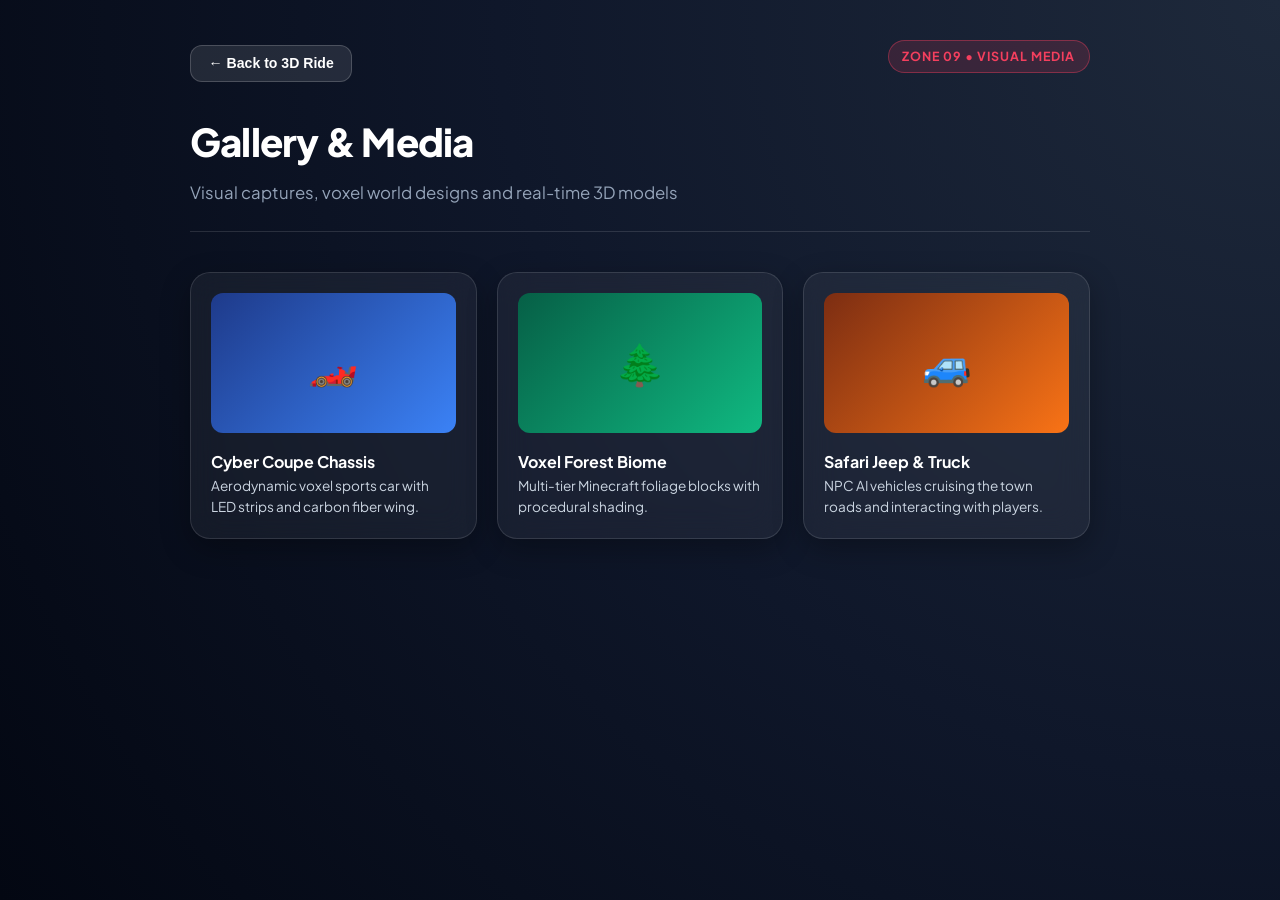
==== pages/gallery.html @ b32f090b "Initial commit - car-ride project" ====
<!DOCTYPE html>
<html lang="en">
<head>
  <meta charset="UTF-8">
  <meta name="viewport" content="width=device-width, initial-scale=1.0">
  <title>Zone 9: Gallery / Media</title>
  <link rel="stylesheet" href="pages.css">
  <link href="https://fonts.googleapis.com/css2?family=Plus+Jakarta+Sans:wght@400;500;600;700;800&display=swap" rel="stylesheet">
</head>
<body>
  <div class="page-container">
    <div class="back-bar">
      <button class="back-btn" onclick="window.parent.closePageModal ? window.parent.closePageModal() : window.history.back()">
        ← Back to 3D Ride
      </button>
      <span class="badge" style="color: #f43f5e; border-color: rgba(244, 63, 94, 0.4); background: rgba(244, 63, 94, 0.15);">Zone 09 • Visual Media</span>
    </div>

    <header class="page-header">
      <h1 class="page-title">Gallery & Media</h1>
      <p class="page-subtitle">Visual captures, voxel world designs and real-time 3D models</p>
    </header>

    <div class="grid-3">
      <div class="card" style="padding: 1.25rem;">
        <div style="height: 140px; background: linear-gradient(135deg, #1e3a8a, #3b82f6); border-radius: 0.75rem; display: flex; align-items: center; justify-content: center; font-size: 2.5rem; margin-bottom: 1rem;">
          🏎️
        </div>
        <h4 style="color:#fff;">Cyber Coupe Chassis</h4>
        <p style="font-size: 0.85rem;">Aerodynamic voxel sports car with LED strips and carbon fiber wing.</p>
      </div>

      <div class="card" style="padding: 1.25rem;">
        <div style="height: 140px; background: linear-gradient(135deg, #065f46, #10b981); border-radius: 0.75rem; display: flex; align-items: center; justify-content: center; font-size: 2.5rem; margin-bottom: 1rem;">
          🌲
        </div>
        <h4 style="color:#fff;">Voxel Forest Biome</h4>
        <p style="font-size: 0.85rem;">Multi-tier Minecraft foliage blocks with procedural shading.</p>
      </div>

      <div class="card" style="padding: 1.25rem;">
        <div style="height: 140px; background: linear-gradient(135deg, #7c2d12, #f97316); border-radius: 0.75rem; display: flex; align-items: center; justify-content: center; font-size: 2.5rem; margin-bottom: 1rem;">
          🚙
        </div>
        <h4 style="color:#fff;">Safari Jeep & Truck</h4>
        <p style="font-size: 0.85rem;">NPC AI vehicles cruising the town roads and interacting with players.</p>
      </div>
    </div>
  </div>
</body>
</html>
---- pages/pages.css ----
:root {
  --bg-gradient: radial-gradient(circle at top right, #1e293b, #0f172a, #030712);
  --card-bg: rgba(255, 255, 255, 0.05);
  --card-border: rgba(255, 255, 255, 0.12);
  --accent-blue: #38bdf8;
  --accent-purple: #a855f7;
  --accent-green: #22c55e;
  --accent-amber: #eab308;
  --accent-rose: #f43f5e;
  --text-main: #f8fafc;
  --text-muted: #94a3b8;
  --font-family: 'Plus Jakarta Sans', system-ui, -apple-system, sans-serif;
}

* {
  box-sizing: border-box;
  margin: 0;
  padding: 0;
}

body {
  font-family: var(--font-family);
  background: var(--bg-gradient);
  color: var(--text-main);
  min-height: 100vh;
  padding: 2.5rem 2rem;
  line-height: 1.6;
}

.page-container {
  max-width: 900px;
  margin: 0 auto;
  animation: fadeIn 0.4s ease-out;
}

@keyframes fadeIn {
  from { opacity: 0; transform: translateY(16px); }
  to { opacity: 1; transform: translateY(0); }
}

.page-header {
  margin-bottom: 2.5rem;
  padding-bottom: 1.5rem;
  border-bottom: 1px solid var(--card-border);
  position: relative;
}

.badge {
  display: inline-flex;
  align-items: center;
  gap: 0.5rem;
  padding: 0.35rem 0.85rem;
  border-radius: 9999px;
  font-size: 0.78rem;
  font-weight: 700;
  letter-spacing: 0.08em;
  text-transform: uppercase;
  margin-bottom: 0.85rem;
  background: rgba(56, 189, 248, 0.15);
  color: var(--accent-blue);
  border: 1px solid rgba(56, 189, 248, 0.3);
}

.page-title {
  font-size: 2.4rem;
  font-weight: 800;
  letter-spacing: -0.02em;
  background: linear-gradient(135deg, #ffffff 40%, #94a3b8 100%);
  -webkit-background-clip: text;
  -webkit-text-fill-color: transparent;
  margin-bottom: 0.5rem;
}

.page-subtitle {
  color: var(--text-muted);
  font-size: 1.05rem;
}

.card {
  background: var(--card-bg);
  border: 1px solid var(--card-border);
  backdrop-filter: blur(16px);
  -webkit-backdrop-filter: blur(16px);
  border-radius: 1.25rem;
  padding: 1.75rem;
  margin-bottom: 1.5rem;
  box-shadow: 0 10px 30px rgba(0, 0, 0, 0.3);
  transition: transform 0.2s ease, border-color 0.2s ease;
}

.card:hover {
  border-color: rgba(255, 255, 255, 0.22);
}

.grid-2 {
  display: grid;
  grid-template-columns: repeat(auto-fit, minmax(280px, 1fr));
  gap: 1.25rem;
}

.grid-3 {
  display: grid;
  grid-template-columns: repeat(auto-fit, minmax(240px, 1fr));
  gap: 1.25rem;
}

h3 {
  font-size: 1.25rem;
  margin-bottom: 0.6rem;
  color: #fff;
  font-weight: 700;
}

p {
  color: #cbd5e1;
  font-size: 0.96rem;
}

.back-bar {
  display: flex;
  justify-content: space-between;
  align-items: center;
  margin-bottom: 1.5rem;
}

.back-btn {
  display: inline-flex;
  align-items: center;
  gap: 0.5rem;
  background: rgba(255, 255, 255, 0.1);
  color: #fff;
  border: 1px solid rgba(255, 255, 255, 0.18);
  padding: 0.6rem 1.1rem;
  border-radius: 0.75rem;
  font-size: 0.88rem;
  font-weight: 600;
  cursor: pointer;
  text-decoration: none;
  transition: all 0.2s;
}

.back-btn:hover {
  background: rgba(255, 255, 255, 0.2);
  transform: translateX(-3px);
}

.btn-primary {
  display: inline-flex;
  align-items: center;
  gap: 0.5rem;
  background: linear-gradient(135deg, #0284c7, #2563eb);
  color: #fff;
  border: none;
  padding: 0.7rem 1.4rem;
  border-radius: 0.75rem;
  font-size: 0.92rem;
  font-weight: 700;
  cursor: pointer;
  text-decoration: none;
  transition: transform 0.2s, box-shadow 0.2s;
}

.btn-primary:hover {
  transform: translateY(-2px);
  box-shadow: 0 8px 20px rgba(37, 99, 235, 0.4);
}

.skill-tag {
  display: inline-block;
  padding: 0.3rem 0.75rem;
  background: rgba(255, 255, 255, 0.08);
  border: 1px solid rgba(255, 255, 255, 0.14);
  border-radius: 0.5rem;
  font-size: 0.82rem;
  margin: 0.25rem 0.25rem 0.25rem 0;
  color: #e2e8f0;
}

.timeline-item {
  border-left: 2px solid var(--accent-blue);
  padding-left: 1.5rem;
  margin-bottom: 1.5rem;
  position: relative;
}

.timeline-item::before {
  content: '';
  position: absolute;
  left: -6px;
  top: 4px;
  width: 10px;
  height: 10px;
  border-radius: 50%;
  background: var(--accent-blue);
  box-shadow: 0 0 10px var(--accent-blue);
}

.timeline-date {
  font-size: 0.82rem;
  color: var(--accent-blue);
  font-weight: 700;
  text-transform: uppercase;
}
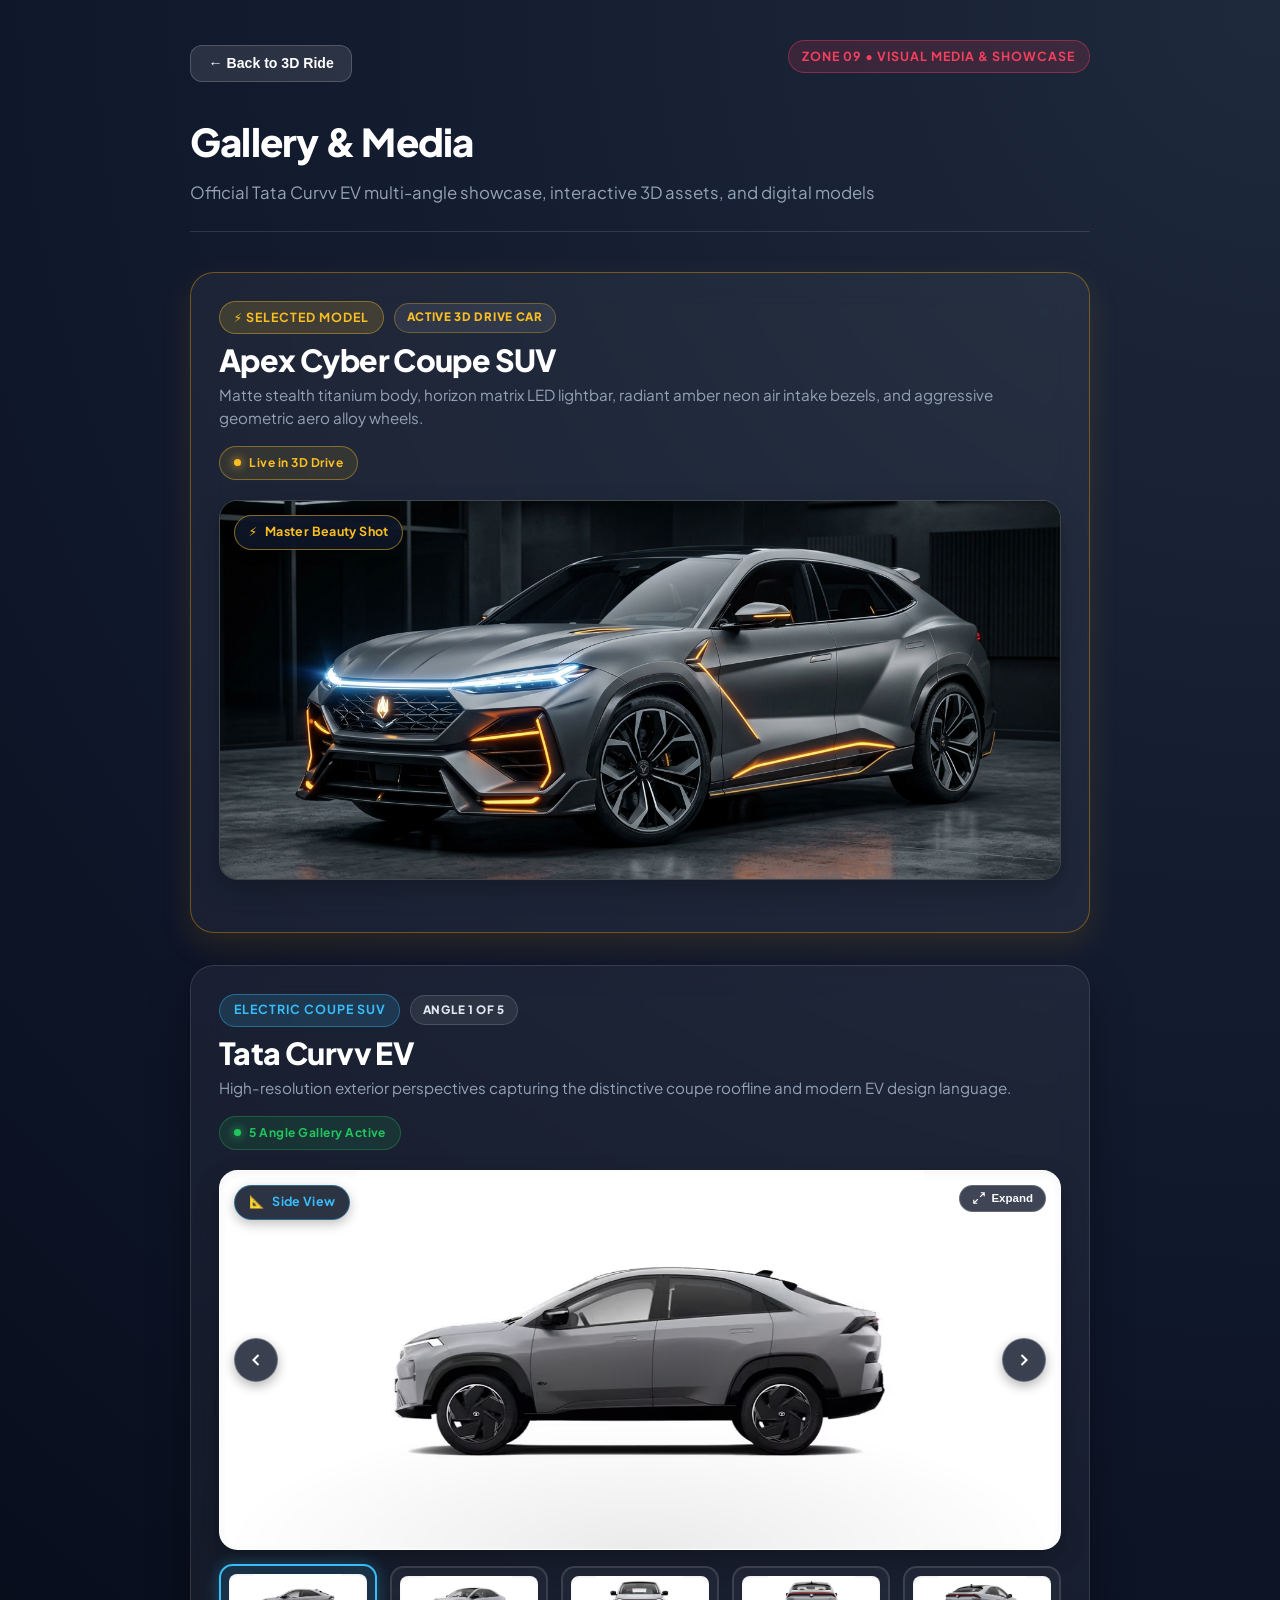
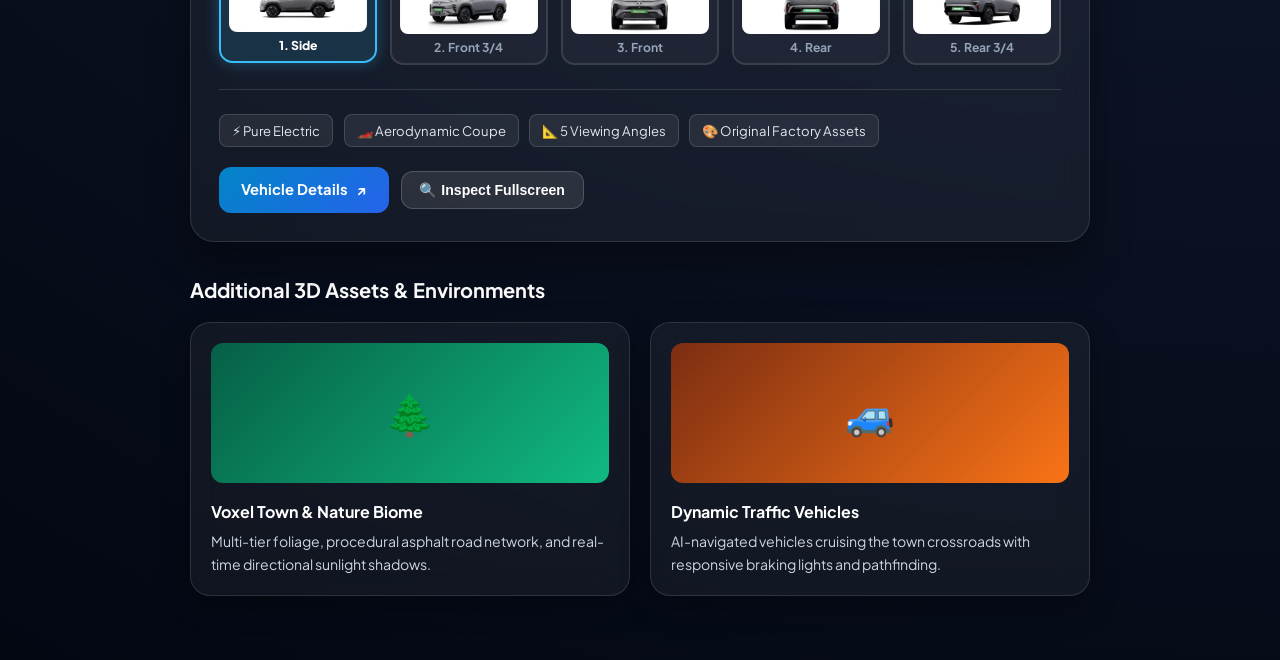
==== commit 39cfb9e3: "car update" ====
--- a/pages/gallery.html
+++ b/pages/gallery.html
@@ -3,8 +3,10 @@
 <head>
   <meta charset="UTF-8">
   <meta name="viewport" content="width=device-width, initial-scale=1.0">
-  <title>Zone 9: Gallery / Media</title>
+  <title>Zone 9: Gallery & Media - Tata Curvv EV Showcase</title>
   <link rel="stylesheet" href="pages.css">
+  <link rel="preconnect" href="https://fonts.googleapis.com">
+  <link rel="preconnect" href="https://fonts.gstatic.com" crossorigin>
   <link href="https://fonts.googleapis.com/css2?family=Plus+Jakarta+Sans:wght@400;500;600;700;800&display=swap" rel="stylesheet">
 </head>
 <body>
@@ -13,39 +15,227 @@
       <button class="back-btn" onclick="window.parent.closePageModal ? window.parent.closePageModal() : window.history.back()">
         ← Back to 3D Ride
       </button>
-      <span class="badge" style="color: #f43f5e; border-color: rgba(244, 63, 94, 0.4); background: rgba(244, 63, 94, 0.15);">Zone 09 • Visual Media</span>
+      <span class="badge" style="color: #f43f5e; border-color: rgba(244, 63, 94, 0.4); background: rgba(244, 63, 94, 0.15);">
+        Zone 09 • Visual Media & Showcase
+      </span>
     </div>
 
     <header class="page-header">
       <h1 class="page-title">Gallery & Media</h1>
-      <p class="page-subtitle">Visual captures, voxel world designs and real-time 3D models</p>
+      <p class="page-subtitle">Official Tata Curvv EV multi-angle showcase, interactive 3D assets, and digital models</p>
     </header>
 
-    <div class="grid-3">
-      <div class="card" style="padding: 1.25rem;">
-        <div style="height: 140px; background: linear-gradient(135deg, #1e3a8a, #3b82f6); border-radius: 0.75rem; display: flex; align-items: center; justify-content: center; font-size: 2.5rem; margin-bottom: 1rem;">
-          🏎️
-        </div>
-        <h4 style="color:#fff;">Cyber Coupe Chassis</h4>
-        <p style="font-size: 0.85rem;">Aerodynamic voxel sports car with LED strips and carbon fiber wing.</p>
-      </div>
-
+    <!-- Premier Hero Vehicle: Apex Cyber Coupe SUV -->
+    <section class="car-card" id="apex-showcase" style="border-color: rgba(245, 158, 11, 0.4); box-shadow: 0 12px 32px rgba(245, 158, 11, 0.12); margin-bottom: 32px;">
+      <div class="car-card-header">
+        <div>
+          <div class="car-badge-row">
+            <span class="badge" style="color: #fbbf24; border-color: rgba(251, 191, 36, 0.4); background: rgba(251, 191, 36, 0.15); margin-bottom: 0;">
+              ⚡ Selected Model
+            </span>
+            <span class="view-indicator-pill" style="border-color: rgba(251, 191, 36, 0.3); color: #fbbf24;">Active 3D Drive Car</span>
+          </div>
+          <h2 class="car-title" style="color: #ffffff;">Apex Cyber Coupe SUV</h2>
+          <p class="car-subtitle">Matte stealth titanium body, horizon matrix LED lightbar, radiant amber neon air intake bezels, and aggressive geometric aero alloy wheels.</p>
+        </div>
+        <div class="car-status-pill" style="border-color: rgba(251, 191, 36, 0.4); background: rgba(251, 191, 36, 0.1);">
+          <span class="pulse-dot" style="background: #fbbf24; box-shadow: 0 0 10px #fbbf24;"></span>
+          <span style="color: #fbbf24;">Live in 3D Drive</span>
+        </div>
+      </div>
+
+      <div class="car-stage-wrapper">
+        <div class="car-stage" style="background: linear-gradient(135deg, #0f141c 0%, #171d26 100%);">
+          <img 
+            src="../public/assets/images/apex-cyber-suv.jpg" 
+            alt="Apex Cyber Coupe SUV" 
+            class="car-main-img" 
+            style="border-radius: 12px; object-fit: cover; max-height: 520px; width: 100%;"
+          >
+          <div class="angle-floating-tag" style="background: rgba(15, 23, 42, 0.85); border-color: rgba(251, 191, 36, 0.5); color: #fbbf24;">
+            <span>⚡</span>
+            <span>Master Beauty Shot</span>
+          </div>
+        </div>
+      </div>
+    </section>
+
+    <!-- Professional Car Listing Section: Tata Curvv EV Multi-Angle Gallery -->
+    <section class="car-card" id="curvv-showcase" aria-labelledby="car-title-heading">
+      <div class="car-card-header">
+        <div>
+          <div class="car-badge-row">
+            <span class="badge" style="color: #38bdf8; border-color: rgba(56, 189, 248, 0.4); background: rgba(56, 189, 248, 0.15); margin-bottom: 0;">
+              Electric Coupe SUV
+            </span>
+            <span class="view-indicator-pill" id="view-indicator">Angle 1 of 5</span>
+          </div>
+          <h2 class="car-title" id="car-title-heading">Tata Curvv EV</h2>
+          <p class="car-subtitle">High-resolution exterior perspectives capturing the distinctive coupe roofline and modern EV design language.</p>
+        </div>
+        <div class="car-status-pill">
+          <span class="pulse-dot"></span>
+          <span>5 Angle Gallery Active</span>
+        </div>
+      </div>
+
+      <!-- Main Interactive Image Area (Contain, Consistent Proportions, Zero Layout Shift) -->
+      <div class="car-stage-wrapper">
+        <div class="car-stage" title="Click to view fullscreen">
+          <img 
+            id="main-car-img" 
+            src="../public/assets/images/tata-curvv-ev-side.png" 
+            alt="Tata Curvv EV - Side view" 
+            class="car-main-img" 
+            width="930" 
+            height="620"
+          >
+
+          <!-- Floating Angle Label Pill -->
+          <div class="angle-floating-tag">
+            <span>📐</span>
+            <span id="angle-tag-text">Side View</span>
+          </div>
+
+          <!-- Zoom Hint -->
+          <button class="stage-zoom-hint" id="stage-zoom-hint" aria-label="Open fullscreen image view">
+            <svg width="14" height="14" viewBox="0 0 24 24" fill="none" stroke="currentColor" stroke-width="2">
+              <path d="M15 3h6v6M9 21H3v-6M21 3l-7 7M3 21l7-7"/>
+            </svg>
+            <span>Expand</span>
+          </button>
+
+          <!-- Navigation Arrow Buttons -->
+          <button class="gallery-nav-btn prev" id="car-prev-btn" aria-label="Previous angle (or Left Arrow)" title="Previous View">
+            <svg width="20" height="20" viewBox="0 0 24 24" fill="none" stroke="currentColor" stroke-width="2.5">
+              <polyline points="15 18 9 12 15 6"></polyline>
+            </svg>
+          </button>
+          <button class="gallery-nav-btn next" id="car-next-btn" aria-label="Next angle (or Right Arrow)" title="Next View">
+            <svg width="20" height="20" viewBox="0 0 24 24" fill="none" stroke="currentColor" stroke-width="2.5">
+              <polyline points="9 18 15 12 9 6"></polyline>
+            </svg>
+          </button>
+        </div>
+
+        <!-- 5-Angle Thumbnail Gallery Navigation Strip -->
+        <div class="thumbnail-strip" role="tablist" aria-label="Tata Curvv EV 5 Image Views">
+          <button class="thumb-btn active" data-index="0" role="tab" aria-selected="true" aria-label="View 1: Side view">
+            <div class="thumb-img-wrap">
+              <img src="../public/assets/images/tata-curvv-ev-side.png" alt="Thumbnail Side View" width="930" height="620">
+            </div>
+            <span class="thumb-label">1. Side</span>
+          </button>
+
+          <button class="thumb-btn" data-index="1" role="tab" aria-selected="false" aria-label="View 2: Front three-quarter view">
+            <div class="thumb-img-wrap">
+              <img src="../public/assets/images/tata-curvv-ev-front-three-quarter.png" alt="Thumbnail Front 3/4 View" width="930" height="620">
+            </div>
+            <span class="thumb-label">2. Front 3/4</span>
+          </button>
+
+          <button class="thumb-btn" data-index="2" role="tab" aria-selected="false" aria-label="View 3: Front view">
+            <div class="thumb-img-wrap">
+              <img src="../public/assets/images/tata-curvv-ev-front.png" alt="Thumbnail Front View" width="930" height="620">
+            </div>
+            <span class="thumb-label">3. Front</span>
+          </button>
+
+          <button class="thumb-btn" data-index="3" role="tab" aria-selected="false" aria-label="View 4: Rear view">
+            <div class="thumb-img-wrap">
+              <img src="../public/assets/images/tata-curvv-ev-rear.png" alt="Thumbnail Rear View" width="930" height="620">
+            </div>
+            <span class="thumb-label">4. Rear</span>
+          </button>
+
+          <button class="thumb-btn" data-index="4" role="tab" aria-selected="false" aria-label="View 5: Rear three-quarter view">
+            <div class="thumb-img-wrap">
+              <img src="../public/assets/images/tata-curvv-ev-rear-three-quarter.png" alt="Thumbnail Rear 3/4 View" width="930" height="620">
+            </div>
+            <span class="thumb-label">5. Rear 3/4</span>
+          </button>
+        </div>
+      </div>
+
+      <!-- Consistent Specifications & Action Buttons -->
+      <div class="car-footer">
+        <div class="car-tags-row">
+          <span class="skill-tag">⚡ Pure Electric</span>
+          <span class="skill-tag">🏎️ Aerodynamic Coupe</span>
+          <span class="skill-tag">📐 5 Viewing Angles</span>
+          <span class="skill-tag">🎨 Original Factory Assets</span>
+        </div>
+        <div class="car-actions-group">
+          <a href="car-details.html" class="btn-primary" id="view-details-btn">
+            <span>Vehicle Details</span> ↗
+          </a>
+          <button class="back-btn" id="open-lightbox-btn" type="button">
+            <span>🔍 Inspect Fullscreen</span>
+          </button>
+        </div>
+      </div>
+    </section>
+
+    <!-- Additional Project Media Showcase -->
+    <h3 style="margin-bottom: 1rem; color: #ffffff;">Additional 3D Assets & Environments</h3>
+    <div class="grid-2">
       <div class="card" style="padding: 1.25rem;">
         <div style="height: 140px; background: linear-gradient(135deg, #065f46, #10b981); border-radius: 0.75rem; display: flex; align-items: center; justify-content: center; font-size: 2.5rem; margin-bottom: 1rem;">
           🌲
         </div>
-        <h4 style="color:#fff;">Voxel Forest Biome</h4>
-        <p style="font-size: 0.85rem;">Multi-tier Minecraft foliage blocks with procedural shading.</p>
+        <h4 style="color:#fff; margin-bottom: 0.35rem;">Voxel Town & Nature Biome</h4>
+        <p style="font-size: 0.88rem; color: #cbd5e1;">Multi-tier foliage, procedural asphalt road network, and real-time directional sunlight shadows.</p>
       </div>
 
       <div class="card" style="padding: 1.25rem;">
         <div style="height: 140px; background: linear-gradient(135deg, #7c2d12, #f97316); border-radius: 0.75rem; display: flex; align-items: center; justify-content: center; font-size: 2.5rem; margin-bottom: 1rem;">
           🚙
         </div>
-        <h4 style="color:#fff;">Safari Jeep & Truck</h4>
-        <p style="font-size: 0.85rem;">NPC AI vehicles cruising the town roads and interacting with players.</p>
+        <h4 style="color:#fff; margin-bottom: 0.35rem;">Dynamic Traffic Vehicles</h4>
+        <p style="font-size: 0.88rem; color: #cbd5e1;">AI-navigated vehicles cruising the town crossroads with responsive braking lights and pathfinding.</p>
       </div>
     </div>
   </div>
+
+  <!-- Fullscreen Modal / Lightbox -->
+  <div id="car-lightbox-modal" class="car-lightbox" role="dialog" aria-modal="true" aria-label="Vehicle Fullscreen Viewer">
+    <div class="lightbox-topbar">
+      <div class="lightbox-title-box">
+        <span class="badge" style="color: #38bdf8; border-color: rgba(56, 189, 248, 0.4); background: rgba(56, 189, 248, 0.15); margin-bottom: 0;">
+          Tata Curvv EV
+        </span>
+        <h3 id="lightbox-angle-title" style="margin: 0; font-size: 1.15rem; color: #fff;">Side View (1/5)</h3>
+      </div>
+      <button id="close-lightbox-btn" class="lightbox-close-btn" aria-label="Close fullscreen modal">&times;</button>
+    </div>
+
+    <div class="lightbox-body">
+      <button class="gallery-nav-btn prev" id="lightbox-prev-btn" aria-label="Previous angle" style="left: 20px;">
+        <svg width="24" height="24" viewBox="0 0 24 24" fill="none" stroke="currentColor" stroke-width="2.5">
+          <polyline points="15 18 9 12 15 6"></polyline>
+        </svg>
+      </button>
+
+      <div class="lightbox-stage">
+        <img id="lightbox-car-img" src="../public/assets/images/tata-curvv-ev-side.png" alt="Tata Curvv EV High Resolution View" class="lightbox-img">
+      </div>
+
+      <button class="gallery-nav-btn next" id="lightbox-next-btn" aria-label="Next angle" style="right: 20px;">
+        <svg width="24" height="24" viewBox="0 0 24 24" fill="none" stroke="currentColor" stroke-width="2.5">
+          <polyline points="9 18 15 12 9 6"></polyline>
+        </svg>
+      </button>
+    </div>
+
+    <div class="lightbox-caption-bar">
+      <p id="lightbox-caption">Side view: Streamlined coupe-SUV silhouette with flush door handles and aerodynamic alloy design.</p>
+      <span style="font-size: 0.78rem; color: #94a3b8; display: block; margin-top: 4px;">Use ← and → arrow keys to navigate, Esc to close</span>
+    </div>
+  </div>
+
+  <script type="module">
+    import { initCarGallery } from './car-gallery.js';
+    initCarGallery({ container: document.getElementById('curvv-showcase') });
+  </script>
 </body>
-</html>
+</html>
--- a/pages/pages.css
+++ b/pages/pages.css
@@ -34,8 +34,15 @@
 }
 
 @keyframes fadeIn {
-  from { opacity: 0; transform: translateY(16px); }
-  to { opacity: 1; transform: translateY(0); }
+  from {
+    opacity: 0;
+    transform: translateY(16px);
+  }
+
+  to {
+    opacity: 1;
+    transform: translateY(0);
+  }
 }
 
 .page-header {
@@ -201,3 +208,625 @@
   font-weight: 700;
   text-transform: uppercase;
 }
+
+/* ==========================================================================
+   CAR SHOWCASE & MULTI-ANGLE GALLERY COMPONENT
+   Strictly adheres to existing design tokens: cards, typography, glassmorphism
+   ========================================================================== */
+
+.car-card {
+  background: var(--card-bg);
+  border: 1px solid var(--card-border);
+  backdrop-filter: blur(16px);
+  -webkit-backdrop-filter: blur(16px);
+  border-radius: 1.5rem;
+  padding: 1.75rem;
+  margin-bottom: 2rem;
+  box-shadow: 0 20px 40px rgba(0, 0, 0, 0.35);
+  transition: border-color 0.25s ease, box-shadow 0.25s ease;
+  position: relative;
+  overflow: hidden;
+}
+
+.car-card:hover {
+  border-color: rgba(56, 189, 248, 0.3);
+  box-shadow: 0 24px 50px rgba(0, 0, 0, 0.45);
+}
+
+.car-card-header {
+  display: flex;
+  justify-content: space-between;
+  align-items: flex-start;
+  margin-bottom: 1.25rem;
+  gap: 1rem;
+  flex-wrap: wrap;
+}
+
+.car-badge-row {
+  display: flex;
+  align-items: center;
+  gap: 0.6rem;
+  margin-bottom: 0.5rem;
+  flex-wrap: wrap;
+}
+
+.view-indicator-pill {
+  font-size: 0.72rem;
+  font-weight: 800;
+  letter-spacing: 0.06em;
+  text-transform: uppercase;
+  padding: 0.3rem 0.75rem;
+  border-radius: 9999px;
+  background: rgba(255, 255, 255, 0.08);
+  color: #e2e8f0;
+  border: 1px solid rgba(255, 255, 255, 0.14);
+}
+
+.car-title {
+  font-size: 1.9rem;
+  font-weight: 800;
+  letter-spacing: -0.02em;
+  color: #ffffff;
+  margin-bottom: 0.35rem;
+  line-height: 1.2;
+}
+
+.car-subtitle {
+  color: var(--text-muted);
+  font-size: 0.95rem;
+  line-height: 1.5;
+}
+
+.car-status-pill {
+  display: inline-flex;
+  align-items: center;
+  gap: 0.5rem;
+  background: rgba(34, 197, 94, 0.12);
+  border: 1px solid rgba(34, 197, 94, 0.3);
+  padding: 0.4rem 0.9rem;
+  border-radius: 9999px;
+  font-size: 0.75rem;
+  font-weight: 700;
+  color: var(--accent-green);
+  letter-spacing: 0.04em;
+  white-space: nowrap;
+}
+
+.pulse-dot {
+  width: 7px;
+  height: 7px;
+  border-radius: 50%;
+  background-color: var(--accent-green);
+  box-shadow: 0 0 8px var(--accent-green);
+  animation: pulseGreen 2s infinite;
+}
+
+@keyframes pulseGreen {
+  0% { transform: scale(0.95); box-shadow: 0 0 0 0 rgba(34, 197, 94, 0.7); }
+  70% { transform: scale(1); box-shadow: 0 0 0 6px rgba(34, 197, 94, 0); }
+  100% { transform: scale(0.95); box-shadow: 0 0 0 0 rgba(34, 197, 94, 0); }
+}
+
+/* Main Image Viewport Area */
+.car-stage-wrapper {
+  margin-bottom: 1.5rem;
+}
+
+.car-stage {
+  position: relative;
+  width: 100%;
+  height: 380px;
+  background: #ffffff;
+  border-radius: 1.15rem;
+  overflow: hidden;
+  display: flex;
+  align-items: center;
+  justify-content: center;
+  border: 1px solid rgba(255, 255, 255, 0.2);
+  box-shadow: inset 0 2px 10px rgba(0, 0, 0, 0.05), 0 10px 25px rgba(0, 0, 0, 0.25);
+  user-select: none;
+  cursor: zoom-in;
+}
+
+.car-stage::after {
+  content: '';
+  position: absolute;
+  bottom: 0;
+  left: 0;
+  right: 0;
+  height: 35%;
+  background: radial-gradient(ellipse at 50% 100%, rgba(0, 0, 0, 0.08) 0%, transparent 70%);
+  pointer-events: none;
+}
+
+.car-main-img {
+  width: 100%;
+  height: 100%;
+  max-height: 100%;
+  object-fit: contain;
+  display: block;
+  transition: opacity 0.24s cubic-bezier(0.16, 1, 0.3, 1), transform 0.24s cubic-bezier(0.16, 1, 0.3, 1);
+  will-change: opacity, transform;
+}
+
+.car-main-img.switching {
+  opacity: 0.45;
+  transform: scale(0.985);
+}
+
+/* Floating Angle Badge */
+.angle-floating-tag {
+  position: absolute;
+  top: 14px;
+  left: 14px;
+  background: rgba(15, 23, 42, 0.88);
+  color: #38bdf8;
+  border: 1px solid rgba(56, 189, 248, 0.4);
+  backdrop-filter: blur(10px);
+  -webkit-backdrop-filter: blur(10px);
+  padding: 0.4rem 0.85rem;
+  border-radius: 9999px;
+  font-size: 0.78rem;
+  font-weight: 700;
+  letter-spacing: 0.03em;
+  display: flex;
+  align-items: center;
+  gap: 0.45rem;
+  z-index: 5;
+  box-shadow: 0 4px 12px rgba(0, 0, 0, 0.25);
+  pointer-events: none;
+}
+
+.stage-zoom-hint {
+  position: absolute;
+  top: 14px;
+  right: 14px;
+  background: rgba(15, 23, 42, 0.8);
+  color: #f8fafc;
+  border: 1px solid rgba(255, 255, 255, 0.2);
+  backdrop-filter: blur(8px);
+  padding: 0.35rem 0.75rem;
+  border-radius: 9999px;
+  font-size: 0.72rem;
+  font-weight: 600;
+  display: flex;
+  align-items: center;
+  gap: 0.35rem;
+  z-index: 5;
+  cursor: pointer;
+  transition: background 0.2s, color 0.2s;
+}
+
+.stage-zoom-hint:hover {
+  background: rgba(2, 132, 199, 0.9);
+  color: #fff;
+}
+
+/* Left & Right Arrow Navigation */
+.gallery-nav-btn {
+  position: absolute;
+  top: 50%;
+  transform: translateY(-50%);
+  background: rgba(15, 23, 42, 0.82);
+  color: #ffffff;
+  border: 1px solid rgba(255, 255, 255, 0.25);
+  width: 44px;
+  height: 44px;
+  border-radius: 50%;
+  display: flex;
+  align-items: center;
+  justify-content: center;
+  cursor: pointer;
+  backdrop-filter: blur(8px);
+  -webkit-backdrop-filter: blur(8px);
+  z-index: 6;
+  transition: all 0.2s cubic-bezier(0.16, 1, 0.3, 1);
+  box-shadow: 0 4px 12px rgba(0, 0, 0, 0.3);
+}
+
+.gallery-nav-btn.prev {
+  left: 14px;
+}
+
+.gallery-nav-btn.next {
+  right: 14px;
+}
+
+.gallery-nav-btn:hover {
+  background: #0284c7;
+  border-color: #38bdf8;
+  color: #ffffff;
+  transform: translateY(-50%) scale(1.1);
+  box-shadow: 0 6px 18px rgba(2, 132, 199, 0.5);
+}
+
+.gallery-nav-btn:active {
+  transform: translateY(-50%) scale(0.95);
+}
+
+/* 5-Angle Thumbnail Gallery Strip */
+.thumbnail-strip {
+  display: grid;
+  grid-template-columns: repeat(5, 1fr);
+  gap: 0.85rem;
+  margin-top: 1rem;
+}
+
+.thumb-btn {
+  background: rgba(255, 255, 255, 0.04);
+  border: 2px solid rgba(255, 255, 255, 0.12);
+  border-radius: 0.85rem;
+  padding: 0.5rem;
+  cursor: pointer;
+  display: flex;
+  flex-direction: column;
+  align-items: center;
+  gap: 0.35rem;
+  transition: all 0.22s cubic-bezier(0.16, 1, 0.3, 1);
+  outline: none;
+  font-family: inherit;
+  color: inherit;
+  position: relative;
+}
+
+.thumb-btn:hover {
+  background: rgba(255, 255, 255, 0.08);
+  border-color: rgba(255, 255, 255, 0.28);
+  transform: translateY(-2px);
+}
+
+.thumb-btn:focus-visible {
+  border-color: var(--accent-blue);
+  box-shadow: 0 0 0 3px rgba(56, 189, 248, 0.35);
+}
+
+.thumb-btn.active {
+  background: rgba(56, 189, 248, 0.14);
+  border-color: var(--accent-blue);
+  box-shadow: 0 0 16px rgba(56, 189, 248, 0.32);
+  transform: translateY(-2px);
+}
+
+.thumb-img-wrap {
+  width: 100%;
+  height: 58px;
+  background: #ffffff;
+  border-radius: 0.5rem;
+  overflow: hidden;
+  display: flex;
+  align-items: center;
+  justify-content: center;
+  box-shadow: inset 0 1px 3px rgba(0, 0, 0, 0.08);
+}
+
+.thumb-img-wrap img {
+  width: 100%;
+  height: 100%;
+  object-fit: contain;
+  display: block;
+}
+
+.thumb-label {
+  font-size: 0.76rem;
+  font-weight: 700;
+  color: var(--text-muted);
+  transition: color 0.2s;
+  white-space: nowrap;
+}
+
+.thumb-btn.active .thumb-label {
+  color: #ffffff;
+  font-weight: 800;
+}
+
+/* Card Footer / Specs & Actions */
+.car-footer {
+  display: flex;
+  justify-content: space-between;
+  align-items: center;
+  gap: 1rem;
+  padding-top: 1.25rem;
+  border-top: 1px solid var(--card-border);
+  flex-wrap: wrap;
+}
+
+.car-tags-row {
+  display: flex;
+  flex-wrap: wrap;
+  gap: 0.4rem;
+}
+
+.car-actions-group {
+  display: flex;
+  align-items: center;
+  gap: 0.75rem;
+  flex-wrap: wrap;
+}
+
+/* Lightbox Fullscreen Modal */
+.car-lightbox {
+  position: fixed;
+  inset: 0;
+  background: rgba(10, 15, 28, 0.94);
+  backdrop-filter: blur(14px);
+  -webkit-backdrop-filter: blur(14px);
+  z-index: 1000;
+  display: flex;
+  flex-direction: column;
+  opacity: 0;
+  visibility: hidden;
+  transition: opacity 0.25s ease, visibility 0.25s ease;
+  padding: 1.5rem;
+}
+
+.car-lightbox.active {
+  opacity: 1;
+  visibility: visible;
+}
+
+.lightbox-topbar {
+  display: flex;
+  justify-content: space-between;
+  align-items: center;
+  margin-bottom: 1rem;
+  width: 100%;
+  max-width: 1100px;
+  margin-left: auto;
+  margin-right: auto;
+}
+
+.lightbox-title-box {
+  display: flex;
+  align-items: center;
+  gap: 0.75rem;
+}
+
+.lightbox-close-btn {
+  background: rgba(255, 255, 255, 0.1);
+  border: 1px solid rgba(255, 255, 255, 0.2);
+  color: #fff;
+  width: 42px;
+  height: 42px;
+  border-radius: 50%;
+  display: flex;
+  align-items: center;
+  justify-content: center;
+  font-size: 1.2rem;
+  cursor: pointer;
+  transition: all 0.2s;
+}
+
+.lightbox-close-btn:hover {
+  background: rgba(239, 68, 68, 0.85);
+  border-color: #ef4444;
+  transform: rotate(90deg);
+}
+
+.lightbox-body {
+  flex: 1;
+  display: flex;
+  align-items: center;
+  justify-content: center;
+  position: relative;
+  max-width: 1100px;
+  width: 100%;
+  margin-left: auto;
+  margin-right: auto;
+}
+
+.lightbox-stage {
+  width: 100%;
+  height: 70vh;
+  background: #ffffff;
+  border-radius: 1.25rem;
+  display: flex;
+  align-items: center;
+  justify-content: center;
+  position: relative;
+  overflow: hidden;
+  box-shadow: 0 25px 60px rgba(0, 0, 0, 0.6);
+}
+
+.lightbox-img {
+  max-width: 95%;
+  max-height: 95%;
+  object-fit: contain;
+  transition: opacity 0.2s ease, transform 0.2s ease;
+}
+
+.lightbox-caption-bar {
+  text-align: center;
+  margin-top: 1rem;
+  color: #cbd5e1;
+  font-size: 0.95rem;
+  font-weight: 600;
+}
+
+/* ==========================================================================
+   VEHICLE DETAILS PAGE COMPONENTS (car-details.html)
+   ========================================================================== */
+
+.details-grid {
+  display: grid;
+  grid-template-columns: 1.4fr 1fr;
+  gap: 1.5rem;
+  margin-bottom: 2rem;
+}
+
+.angle-card-list {
+  display: flex;
+  flex-direction: column;
+  gap: 0.85rem;
+}
+
+.angle-spec-item {
+  background: rgba(255, 255, 255, 0.04);
+  border: 1px solid var(--card-border);
+  border-radius: 1rem;
+  padding: 1rem 1.25rem;
+  cursor: pointer;
+  transition: all 0.2s;
+  display: flex;
+  gap: 1rem;
+  align-items: center;
+}
+
+.angle-spec-item:hover,
+.angle-spec-item.active {
+  background: rgba(56, 189, 248, 0.12);
+  border-color: var(--accent-blue);
+  transform: translateX(4px);
+}
+
+.angle-mini-preview {
+  width: 70px;
+  height: 48px;
+  background: #ffffff;
+  border-radius: 0.45rem;
+  display: flex;
+  align-items: center;
+  justify-content: center;
+  overflow: hidden;
+  flex-shrink: 0;
+}
+
+.angle-mini-preview img {
+  width: 100%;
+  height: 100%;
+  object-fit: contain;
+}
+
+.angle-spec-text h4 {
+  color: #ffffff;
+  font-size: 0.95rem;
+  margin-bottom: 0.2rem;
+}
+
+.angle-spec-text p {
+  color: var(--text-muted);
+  font-size: 0.82rem;
+  line-height: 1.35;
+}
+
+/* ==========================================================================
+   RESPONSIVE DESIGN BREAKPOINTS
+   (Desktop 1440/1200, Tablet 1024/768, Mobile 480/375)
+   ========================================================================== */
+
+@media (max-width: 1024px) {
+  .details-grid {
+    grid-template-columns: 1fr;
+  }
+  
+  .car-stage {
+    height: 330px;
+  }
+}
+
+@media (max-width: 768px) {
+  body {
+    padding: 1.5rem 1rem;
+  }
+  
+  .car-card {
+    padding: 1.25rem;
+    border-radius: 1.25rem;
+  }
+  
+  .car-stage {
+    height: 270px;
+  }
+
+  .car-title {
+    font-size: 1.5rem;
+  }
+
+  .thumbnail-strip {
+    display: flex;
+    overflow-x: auto;
+    gap: 0.6rem;
+    padding-bottom: 6px;
+    -webkit-overflow-scrolling: touch;
+    scrollbar-width: thin;
+  }
+
+  .thumb-btn {
+    flex: 0 0 74px;
+    min-width: 74px;
+  }
+
+  .thumb-img-wrap {
+    height: 46px;
+  }
+
+  .gallery-nav-btn {
+    width: 38px;
+    height: 38px;
+  }
+
+  .gallery-nav-btn.prev {
+    left: 8px;
+  }
+
+  .gallery-nav-btn.next {
+    right: 8px;
+  }
+
+  .car-footer {
+    flex-direction: column;
+    align-items: stretch;
+  }
+
+  .car-actions-group {
+    width: 100%;
+    justify-content: stretch;
+  }
+
+  .car-actions-group > * {
+    flex: 1;
+    justify-content: center;
+  }
+}
+
+@media (max-width: 480px) {
+  .car-stage {
+    height: 220px;
+  }
+
+  .angle-floating-tag {
+    top: 8px;
+    left: 8px;
+    font-size: 0.7rem;
+    padding: 0.3rem 0.65rem;
+  }
+
+  .stage-zoom-hint {
+    top: 8px;
+    right: 8px;
+    font-size: 0.68rem;
+    padding: 0.25rem 0.55rem;
+  }
+
+  .thumb-btn {
+    flex: 0 0 64px;
+    min-width: 64px;
+    padding: 0.35rem;
+  }
+
+  .thumb-img-wrap {
+    height: 38px;
+  }
+
+  .thumb-label {
+    font-size: 0.68rem;
+  }
+
+  .car-title {
+    font-size: 1.35rem;
+  }
+
+  .gallery-nav-btn {
+    width: 34px;
+    height: 34px;
+  }
+}
